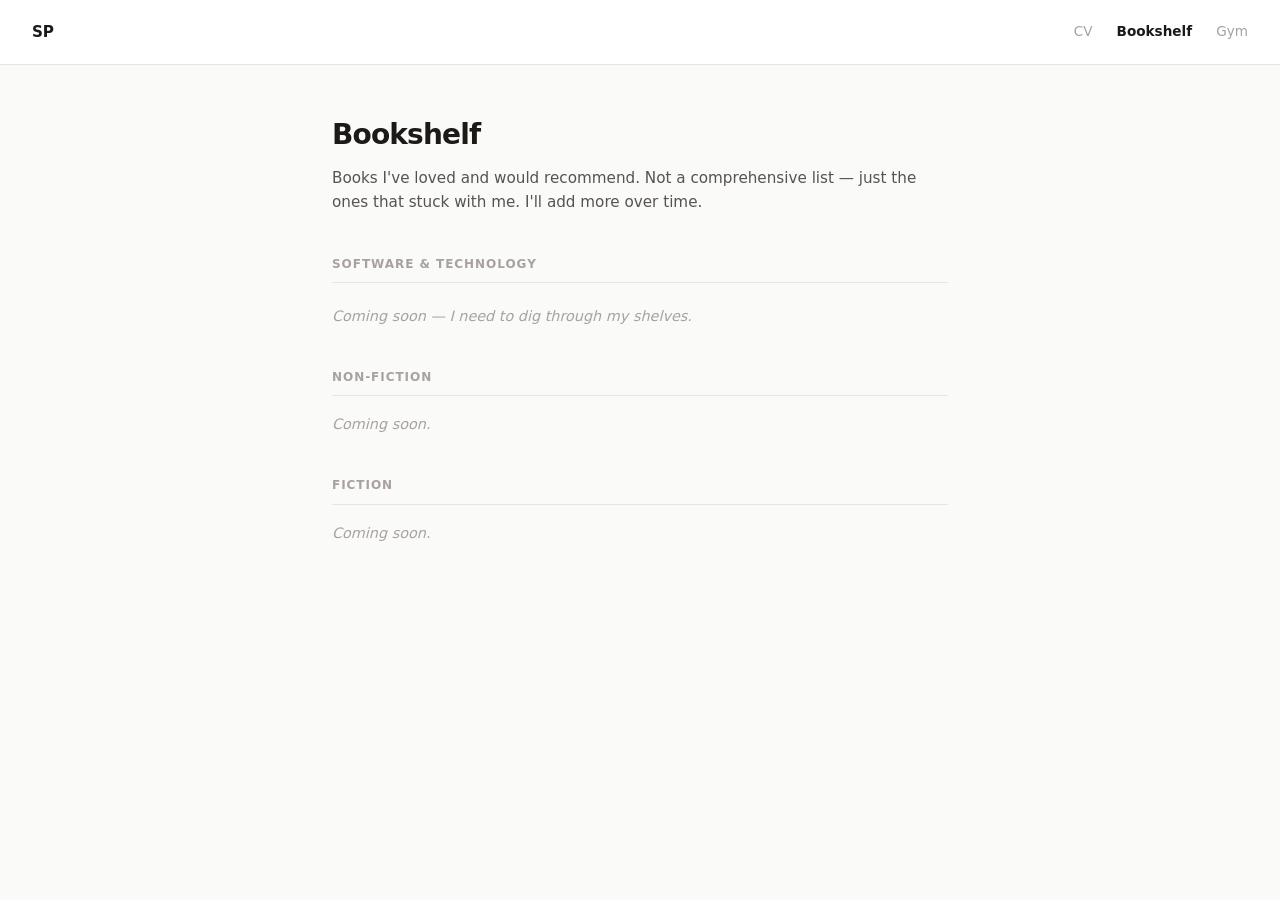
==== bookshelf/index.html @ 26d87919 "Add landing page, bookshelf, gym pages, and site-wide navigation - Redesign landing page as personal" ====
<!DOCTYPE html>
<html lang="en">
<head>
  <meta charset="UTF-8">
  <meta name="viewport" content="width=device-width, initial-scale=1.0">
  <title>Bookshelf — Sergi Papaseit</title>
  <meta name="description" content="Books I've loved and would recommend.">
  <link rel="stylesheet" href="../shared.css">
  <style>
    .book-list {
      list-style: none;
      display: flex;
      flex-direction: column;
      gap: 1.25rem;
    }

    .book {
      padding-bottom: 1.25rem;
      border-bottom: 1px solid var(--color-border);
    }

    .book:last-child {
      border-bottom: none;
      padding-bottom: 0;
    }

    .book-title {
      font-weight: 600;
      font-size: 0.95rem;
      color: var(--color-text);
    }

    .book-author {
      font-size: 0.85rem;
      color: var(--color-text-muted);
      margin-top: 0.1rem;
    }

    .book-note {
      font-size: 0.85rem;
      color: var(--color-text-secondary);
      margin-top: 0.35rem;
      line-height: 1.55;
    }

    .empty-note {
      color: var(--color-text-muted);
      font-size: 0.9rem;
      font-style: italic;
    }
  </style>
</head>
<body>
  <nav class="site-nav">
    <a href="/" class="nav-home">SP</a>
    <div class="nav-links">
      <a href="/cv">CV</a>
      <a href="/bookshelf" class="active">Bookshelf</a>
      <a href="/gym">Gym</a>
    </div>
  </nav>

  <div class="page">
    <h1>Bookshelf</h1>
    <p class="page-intro">Books I've loved and would recommend. Not a comprehensive list — just the ones that stuck with me. I'll add more over time.</p>

    <h2>Software & Technology</h2>
    <ul class="book-list">
      <li class="book">
        <div class="book-title"><!-- Book Title --></div>
        <div class="book-author"><!-- Author --></div>
        <p class="book-note"><!-- Optional: a line about why you liked it --></p>
      </li>
    </ul>
    <p class="empty-note">Coming soon — I need to dig through my shelves.</p>

    <h2>Non-Fiction</h2>
    <ul class="book-list">
      <li class="book">
        <div class="book-title"><!-- Book Title --></div>
        <div class="book-author"><!-- Author --></div>
      </li>
    </ul>
    <p class="empty-note">Coming soon.</p>

    <h2>Fiction</h2>
    <ul class="book-list">
      <li class="book">
        <div class="book-title"><!-- Book Title --></div>
        <div class="book-author"><!-- Author --></div>
      </li>
    </ul>
    <p class="empty-note">Coming soon.</p>
  </div>
</body>
</html>
---- shared.css ----
/* ── Reset & Base ─────────────────────────────────── */

*,
*::before,
*::after {
  margin: 0;
  padding: 0;
  box-sizing: border-box;
}

:root {
  --color-bg: #fafaf9;
  --color-surface: #ffffff;
  --color-text: #1c1917;
  --color-text-secondary: #57534e;
  --color-text-muted: #a8a29e;
  --color-accent: #2563eb;
  --color-accent-hover: #1d4ed8;
  --color-border: #e7e5e4;
  --color-tag-bg: #f5f5f4;
  --color-tag-text: #44403c;
  --color-dark-bg: #1c1917;
  --color-dark-text: #e7e5e4;
  --color-dark-muted: #a8a29e;
  --color-dark-accent: #60a5fa;
  --color-dark-accent-hover: #93bbfd;
  --font-sans: 'Inter', -apple-system, BlinkMacSystemFont, 'Segoe UI', system-ui, sans-serif;
  --font-mono: 'JetBrains Mono', 'Fira Code', monospace;
}

html {
  scroll-behavior: smooth;
  scroll-padding-top: 2rem;
}

body {
  font-family: var(--font-sans);
  font-size: 16px;
  line-height: 1.6;
  color: var(--color-text);
  background: var(--color-bg);
  -webkit-font-smoothing: antialiased;
}

a {
  color: var(--color-accent);
  text-decoration: none;
  transition: color 0.15s;
}

a:hover {
  color: var(--color-accent-hover);
}

/* ── Site Nav ─────────────────────────────────────── */

.site-nav {
  padding: 1.25rem 2rem;
  display: flex;
  align-items: center;
  justify-content: space-between;
  border-bottom: 1px solid var(--color-border);
  background: var(--color-surface);
}

.site-nav .nav-home {
  font-weight: 700;
  font-size: 0.95rem;
  color: var(--color-text);
  letter-spacing: -0.02em;
}

.site-nav .nav-home:hover {
  color: var(--color-accent);
}

.site-nav .nav-links {
  display: flex;
  gap: 1.5rem;
}

.site-nav .nav-links a {
  font-size: 0.85rem;
  color: var(--color-text-muted);
  transition: color 0.15s;
}

.site-nav .nav-links a:hover {
  color: var(--color-text);
}

.site-nav .nav-links a.active {
  color: var(--color-text);
  font-weight: 600;
}

/* ── Page Shell ───────────────────────────────────── */

.page {
  max-width: 680px;
  margin: 0 auto;
  padding: 3rem 2rem 4rem;
}

.page h1 {
  font-size: 1.75rem;
  font-weight: 700;
  letter-spacing: -0.03em;
  margin-bottom: 0.5rem;
}

.page .page-intro {
  color: var(--color-text-secondary);
  font-size: 0.95rem;
  margin-bottom: 2.5rem;
  line-height: 1.6;
}

.page h2 {
  font-size: 0.75rem;
  font-weight: 600;
  text-transform: uppercase;
  letter-spacing: 0.08em;
  color: var(--color-text-muted);
  margin-top: 2.5rem;
  margin-bottom: 1rem;
  padding-bottom: 0.5rem;
  border-bottom: 1px solid var(--color-border);
}

.page h2:first-of-type {
  margin-top: 0;
}

/* ── Responsive ───────────────────────────────────── */

@media (max-width: 640px) {
  .site-nav {
    padding: 1rem 1.25rem;
    flex-direction: column;
    gap: 0.75rem;
    align-items: flex-start;
  }

  .site-nav .nav-links {
    gap: 1rem;
  }

  .page {
    padding: 2rem 1.25rem 3rem;
  }
}
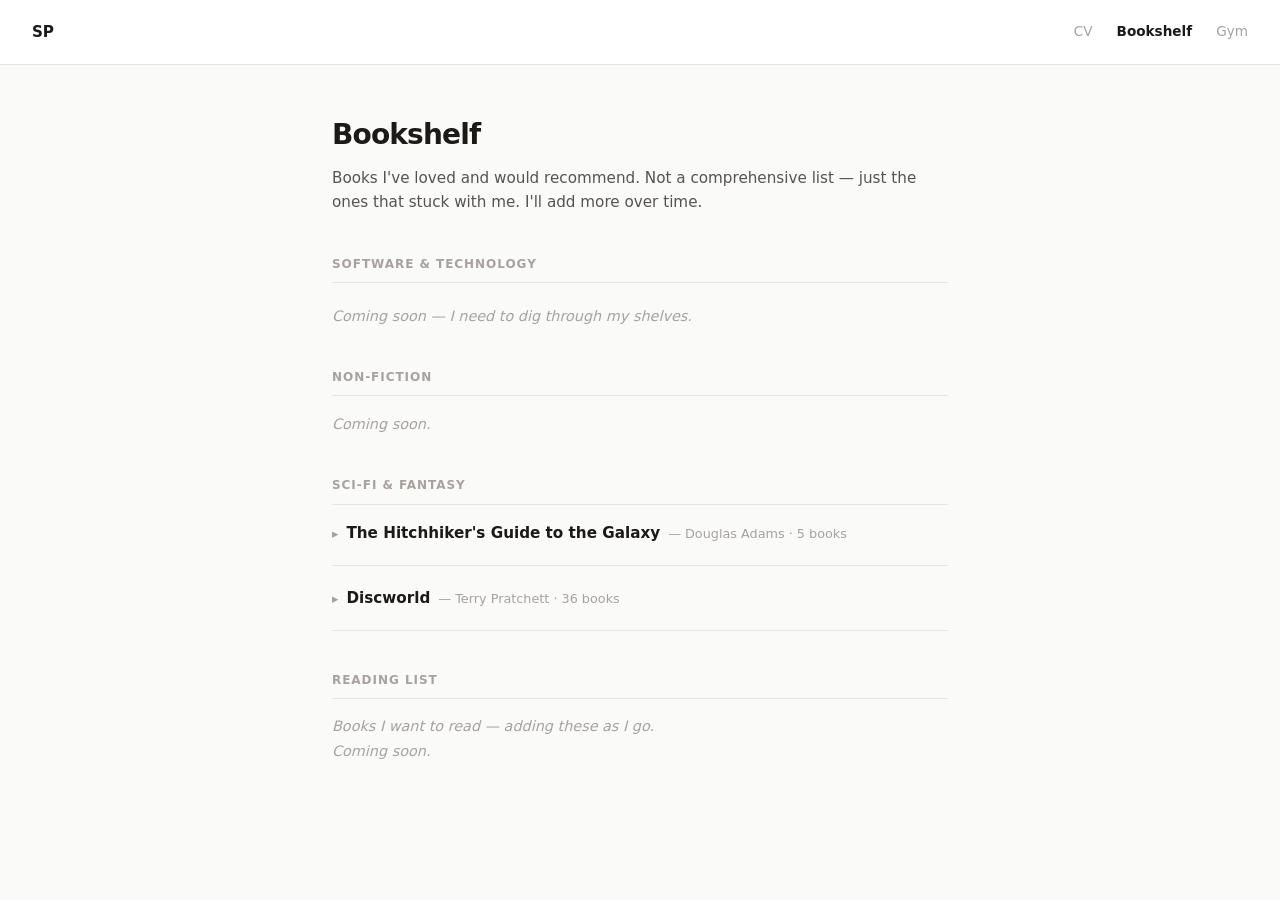
==== commit 2313ba6a: "Add book series with collapsible lists, tweak landing page bio - Add H2G2 (5 books) and Discworld (3" ====
--- a/bookshelf/index.html
+++ b/bookshelf/index.html
@@ -48,6 +48,63 @@
       font-size: 0.9rem;
       font-style: italic;
     }
+
+    /* ── Collapsible series ─────────────────────────── */
+
+    .book-series {
+      border-bottom: 1px solid var(--color-border);
+      padding-bottom: 1.25rem;
+    }
+
+    .book-series summary {
+      cursor: pointer;
+      list-style: none;
+      display: flex;
+      align-items: baseline;
+      gap: 0.5rem;
+    }
+
+    .book-series summary::-webkit-details-marker {
+      display: none;
+    }
+
+    .book-series summary::before {
+      content: '▸';
+      font-size: 0.8rem;
+      color: var(--color-text-muted);
+      transition: transform 0.15s;
+      flex-shrink: 0;
+    }
+
+    .book-series[open] summary::before {
+      transform: rotate(90deg);
+    }
+
+    .book-series .series-title {
+      font-weight: 600;
+      font-size: 0.95rem;
+      color: var(--color-text);
+    }
+
+    .book-series .series-meta {
+      font-size: 0.8rem;
+      color: var(--color-text-muted);
+    }
+
+    .book-series .series-books {
+      /* list-style: none; */
+      margin-top: 0.75rem;
+      padding-left: 1.1rem;
+      display: flex;
+      flex-direction: column;
+      gap: 0.3rem;
+    }
+
+    .book-series .series-books li {
+      font-size: 0.85rem;
+      color: var(--color-text-secondary);
+      line-height: 1.5;
+    }
   </style>
 </head>
 <body>
@@ -83,7 +140,70 @@
     </ul>
     <p class="empty-note">Coming soon.</p>
 
-    <h2>Fiction</h2>
+    <h2>Sci-Fi & Fantasy</h2>
+    <div class="book-list">
+      <details class="book-series">
+        <summary>
+          <span class="series-title">The Hitchhiker's Guide to the Galaxy</span>
+          <span class="series-meta">— Douglas Adams · 5 books</span>
+        </summary>
+        <ol class="series-books">
+          <li>The Hitchhiker's Guide to the Galaxy</li>
+          <li>The Restaurant at the End of the Universe</li>
+          <li>Life, the Universe and Everything</li>
+          <li>So Long, and Thanks for All the Fish</li>
+          <li>Mostly Harmless</li>
+        </ol>
+      </details>
+
+      <details class="book-series">
+        <summary>
+          <span class="series-title">Discworld</span>
+          <span class="series-meta">— Terry Pratchett · 36 books</span>
+        </summary>
+        <ol class="series-books">
+          <li>The Colour of Magic</li>
+          <li>The Light Fantastic</li>
+          <li>Equal Rites</li>
+          <li>Mort</li>
+          <li>Sourcery</li>
+          <li>Wyrd Sisters</li>
+          <li>Pyramids</li>
+          <li>Guards! Guards!</li>
+          <li>Eric</li>
+          <li>Moving Pictures</li>
+          <li>Reaper Man</li>
+          <li>Witches Abroad</li>
+          <li>Small Gods</li>
+          <li>Lords and Ladies</li>
+          <li>Men at Arms</li>
+          <li>Soul Music</li>
+          <li>Interesting Times</li>
+          <li>Maskerade</li>
+          <li>Feet of Clay</li>
+          <li>Hogfather</li>
+          <li>Jingo</li>
+          <li>The Last Continent</li>
+          <li>Carpe Jugulum</li>
+          <li>The Fifth Elephant</li>
+          <li>The Truth</li>
+          <li>Thief of Time</li>
+          <li>The Last Hero</li>
+          <li>Night Watch</li>
+          <li>Monstrous Regiment</li>
+          <li>Going Postal</li>
+          <li>Thud!</li>
+          <li>Making Money</li>
+          <li>Unseen Academicals</li>
+          <li>Snuff</li>
+          <li>Raising Steam</li>
+          <li>The Shepherd's Crown</li>
+        </ol>
+      </details>
+    </div>
+
+    <h2>Reading List</h2>
+    <p class="empty-note">Books I want to read — adding these as I go.</p>
     <ul class="book-list">
       <li class="book">
         <div class="book-title"><!-- Book Title --></div>
@@ -93,4 +213,4 @@
     <p class="empty-note">Coming soon.</p>
   </div>
 </body>
-</html>
+</html>
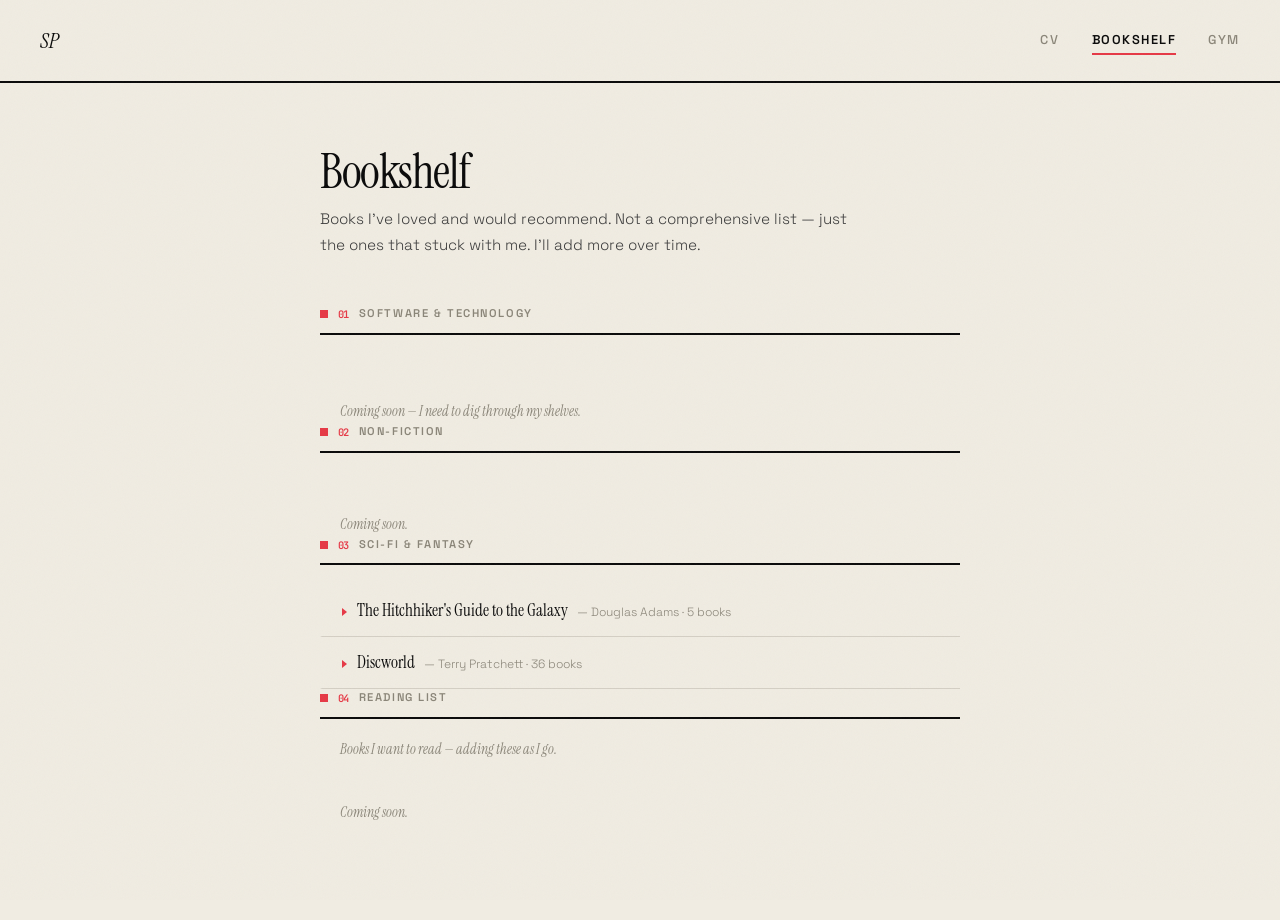
==== commit 7830fbde: "Redesign site with editorial brutalist aesthetic New visual direction: Instrument Serif + Space Grot" ====
--- a/bookshelf/index.html
+++ b/bookshelf/index.html
@@ -7,53 +7,84 @@
   <meta name="description" content="Books I've loved and would recommend.">
   <link rel="stylesheet" href="../shared.css">
   <style>
+    .page h1 {
+      margin-bottom: 0.5rem;
+    }
+
+    .book-count {
+      font-family: var(--font-mono);
+      font-size: 0.72rem;
+      color: var(--color-text-muted);
+      letter-spacing: -0.02em;
+      margin-bottom: 0.5rem;
+      display: block;
+    }
+
     .book-list {
       list-style: none;
       display: flex;
       flex-direction: column;
-      gap: 1.25rem;
+      gap: 0;
     }
 
     .book {
-      padding-bottom: 1.25rem;
+      padding: 1rem 0 1rem 1.25rem;
       border-bottom: 1px solid var(--color-border);
+      border-left: 2px solid transparent;
+      transition: border-left-color 0.2s, padding-left 0.3s cubic-bezier(0.22, 1, 0.36, 1);
     }
 
     .book:last-child {
       border-bottom: none;
-      padding-bottom: 0;
+    }
+
+    .book:hover {
+      border-left-color: var(--color-accent);
+      padding-left: 1.75rem;
     }
 
     .book-title {
-      font-weight: 600;
-      font-size: 0.95rem;
+      font-family: var(--font-display);
+      font-size: 1.05rem;
+      font-weight: 400;
       color: var(--color-text);
     }
 
     .book-author {
-      font-size: 0.85rem;
+      font-size: 0.78rem;
+      font-weight: 300;
       color: var(--color-text-muted);
       margin-top: 0.1rem;
     }
 
     .book-note {
       font-size: 0.85rem;
+      font-weight: 300;
       color: var(--color-text-secondary);
-      margin-top: 0.35rem;
-      line-height: 1.55;
+      margin-top: 0.4rem;
+      line-height: 1.6;
     }
 
     .empty-note {
       color: var(--color-text-muted);
-      font-size: 0.9rem;
+      font-size: 0.85rem;
       font-style: italic;
+      font-family: var(--font-display);
+      padding-left: 1.25rem;
+      margin-top: 0.5rem;
     }
 
     /* ── Collapsible series ─────────────────────────── */
 
     .book-series {
       border-bottom: 1px solid var(--color-border);
-      padding-bottom: 1.25rem;
+      padding: 0.75rem 0 0.75rem 1.25rem;
+      border-left: 2px solid transparent;
+      transition: border-left-color 0.2s;
+    }
+
+    .book-series:hover {
+      border-left-color: var(--color-accent);
     }
 
     .book-series summary {
@@ -61,7 +92,7 @@
       list-style: none;
       display: flex;
       align-items: baseline;
-      gap: 0.5rem;
+      gap: 0.6rem;
     }
 
     .book-series summary::-webkit-details-marker {
@@ -69,11 +100,14 @@
     }
 
     .book-series summary::before {
-      content: '▸';
-      font-size: 0.8rem;
-      color: var(--color-text-muted);
-      transition: transform 0.15s;
+      content: '';
+      width: 0;
+      height: 0;
+      border-left: 5px solid var(--color-accent);
+      border-top: 4px solid transparent;
+      border-bottom: 4px solid transparent;
       flex-shrink: 0;
+      transition: transform 0.2s ease;
     }
 
     .book-series[open] summary::before {
@@ -81,29 +115,68 @@
     }
 
     .book-series .series-title {
-      font-weight: 600;
-      font-size: 0.95rem;
+      font-family: var(--font-display);
+      font-size: 1.05rem;
+      font-weight: 400;
       color: var(--color-text);
     }
 
     .book-series .series-meta {
-      font-size: 0.8rem;
+      font-size: 0.75rem;
+      font-weight: 300;
       color: var(--color-text-muted);
     }
 
     .book-series .series-books {
-      /* list-style: none; */
-      margin-top: 0.75rem;
-      padding-left: 1.1rem;
+      margin-top: 0.85rem;
+      padding-left: 1.2rem;
       display: flex;
       flex-direction: column;
-      gap: 0.3rem;
+      gap: 0.25rem;
+      animation: fadeUp 0.3s ease both;
     }
 
     .book-series .series-books li {
-      font-size: 0.85rem;
+      font-size: 0.82rem;
+      font-weight: 300;
       color: var(--color-text-secondary);
-      line-height: 1.5;
+      line-height: 1.6;
+      padding-left: 0.75rem;
+      position: relative;
+    }
+
+    .book-series .series-books li::before {
+      content: '';
+      position: absolute;
+      left: 0;
+      top: 0.55em;
+      width: 4px;
+      height: 4px;
+      background: var(--color-accent);
+      opacity: 0.5;
+    }
+
+    /* ── Section numbering ── */
+
+    .page h2 .section-num {
+      font-family: var(--font-mono);
+      font-size: 0.65rem;
+      color: var(--color-accent);
+      letter-spacing: -0.02em;
+    }
+
+    @media (max-width: 640px) {
+      .book {
+        padding-left: 0.75rem;
+      }
+
+      .book:hover {
+        padding-left: 1.25rem;
+      }
+
+      .book-series {
+        padding-left: 0.75rem;
+      }
     }
   </style>
 </head>
@@ -118,99 +191,107 @@
   </nav>
 
   <div class="page">
-    <h1>Bookshelf</h1>
-    <p class="page-intro">Books I've loved and would recommend. Not a comprehensive list — just the ones that stuck with me. I'll add more over time.</p>
-
-    <h2>Software & Technology</h2>
-    <ul class="book-list">
-      <li class="book">
-        <div class="book-title"><!-- Book Title --></div>
-        <div class="book-author"><!-- Author --></div>
-        <p class="book-note"><!-- Optional: a line about why you liked it --></p>
-      </li>
-    </ul>
-    <p class="empty-note">Coming soon — I need to dig through my shelves.</p>
-
-    <h2>Non-Fiction</h2>
-    <ul class="book-list">
-      <li class="book">
-        <div class="book-title"><!-- Book Title --></div>
-        <div class="book-author"><!-- Author --></div>
-      </li>
-    </ul>
-    <p class="empty-note">Coming soon.</p>
-
-    <h2>Sci-Fi & Fantasy</h2>
-    <div class="book-list">
-      <details class="book-series">
-        <summary>
-          <span class="series-title">The Hitchhiker's Guide to the Galaxy</span>
-          <span class="series-meta">— Douglas Adams · 5 books</span>
-        </summary>
-        <ol class="series-books">
-          <li>The Hitchhiker's Guide to the Galaxy</li>
-          <li>The Restaurant at the End of the Universe</li>
-          <li>Life, the Universe and Everything</li>
-          <li>So Long, and Thanks for All the Fish</li>
-          <li>Mostly Harmless</li>
-        </ol>
-      </details>
-
-      <details class="book-series">
-        <summary>
-          <span class="series-title">Discworld</span>
-          <span class="series-meta">— Terry Pratchett · 36 books</span>
-        </summary>
-        <ol class="series-books">
-          <li>The Colour of Magic</li>
-          <li>The Light Fantastic</li>
-          <li>Equal Rites</li>
-          <li>Mort</li>
-          <li>Sourcery</li>
-          <li>Wyrd Sisters</li>
-          <li>Pyramids</li>
-          <li>Guards! Guards!</li>
-          <li>Eric</li>
-          <li>Moving Pictures</li>
-          <li>Reaper Man</li>
-          <li>Witches Abroad</li>
-          <li>Small Gods</li>
-          <li>Lords and Ladies</li>
-          <li>Men at Arms</li>
-          <li>Soul Music</li>
-          <li>Interesting Times</li>
-          <li>Maskerade</li>
-          <li>Feet of Clay</li>
-          <li>Hogfather</li>
-          <li>Jingo</li>
-          <li>The Last Continent</li>
-          <li>Carpe Jugulum</li>
-          <li>The Fifth Elephant</li>
-          <li>The Truth</li>
-          <li>Thief of Time</li>
-          <li>The Last Hero</li>
-          <li>Night Watch</li>
-          <li>Monstrous Regiment</li>
-          <li>Going Postal</li>
-          <li>Thud!</li>
-          <li>Making Money</li>
-          <li>Unseen Academicals</li>
-          <li>Snuff</li>
-          <li>Raising Steam</li>
-          <li>The Shepherd's Crown</li>
-        </ol>
-      </details>
-    </div>
-
-    <h2>Reading List</h2>
-    <p class="empty-note">Books I want to read — adding these as I go.</p>
-    <ul class="book-list">
-      <li class="book">
-        <div class="book-title"><!-- Book Title --></div>
-        <div class="book-author"><!-- Author --></div>
-      </li>
-    </ul>
-    <p class="empty-note">Coming soon.</p>
+    <h1 class="anim-fade-up anim-delay-1">Bookshelf</h1>
+    <p class="page-intro anim-fade-up anim-delay-2">Books I've loved and would recommend. Not a comprehensive list — just the ones that stuck with me. I'll add more over time.</p>
+
+    <div class="anim-fade-up anim-delay-3">
+      <h2><span class="section-num">01</span> Software & Technology</h2>
+      <ul class="book-list">
+        <li class="book">
+          <div class="book-title"><!-- Book Title --></div>
+          <div class="book-author"><!-- Author --></div>
+          <p class="book-note"><!-- Optional: a line about why you liked it --></p>
+        </li>
+      </ul>
+      <p class="empty-note">Coming soon — I need to dig through my shelves.</p>
+    </div>
+
+    <div class="anim-fade-up anim-delay-4">
+      <h2><span class="section-num">02</span> Non-Fiction</h2>
+      <ul class="book-list">
+        <li class="book">
+          <div class="book-title"><!-- Book Title --></div>
+          <div class="book-author"><!-- Author --></div>
+        </li>
+      </ul>
+      <p class="empty-note">Coming soon.</p>
+    </div>
+
+    <div class="anim-fade-up anim-delay-5">
+      <h2><span class="section-num">03</span> Sci-Fi & Fantasy</h2>
+      <div class="book-list">
+        <details class="book-series">
+          <summary>
+            <span class="series-title">The Hitchhiker's Guide to the Galaxy</span>
+            <span class="series-meta">— Douglas Adams · 5 books</span>
+          </summary>
+          <ol class="series-books">
+            <li>The Hitchhiker's Guide to the Galaxy</li>
+            <li>The Restaurant at the End of the Universe</li>
+            <li>Life, the Universe and Everything</li>
+            <li>So Long, and Thanks for All the Fish</li>
+            <li>Mostly Harmless</li>
+          </ol>
+        </details>
+
+        <details class="book-series">
+          <summary>
+            <span class="series-title">Discworld</span>
+            <span class="series-meta">— Terry Pratchett · 36 books</span>
+          </summary>
+          <ol class="series-books">
+            <li>The Colour of Magic</li>
+            <li>The Light Fantastic</li>
+            <li>Equal Rites</li>
+            <li>Mort</li>
+            <li>Sourcery</li>
+            <li>Wyrd Sisters</li>
+            <li>Pyramids</li>
+            <li>Guards! Guards!</li>
+            <li>Eric</li>
+            <li>Moving Pictures</li>
+            <li>Reaper Man</li>
+            <li>Witches Abroad</li>
+            <li>Small Gods</li>
+            <li>Lords and Ladies</li>
+            <li>Men at Arms</li>
+            <li>Soul Music</li>
+            <li>Interesting Times</li>
+            <li>Maskerade</li>
+            <li>Feet of Clay</li>
+            <li>Hogfather</li>
+            <li>Jingo</li>
+            <li>The Last Continent</li>
+            <li>Carpe Jugulum</li>
+            <li>The Fifth Elephant</li>
+            <li>The Truth</li>
+            <li>Thief of Time</li>
+            <li>The Last Hero</li>
+            <li>Night Watch</li>
+            <li>Monstrous Regiment</li>
+            <li>Going Postal</li>
+            <li>Thud!</li>
+            <li>Making Money</li>
+            <li>Unseen Academicals</li>
+            <li>Snuff</li>
+            <li>Raising Steam</li>
+            <li>The Shepherd's Crown</li>
+          </ol>
+        </details>
+      </div>
+    </div>
+
+    <div class="anim-fade-up anim-delay-6">
+      <h2><span class="section-num">04</span> Reading List</h2>
+      <p class="empty-note">Books I want to read — adding these as I go.</p>
+      <ul class="book-list">
+        <li class="book">
+          <div class="book-title"><!-- Book Title --></div>
+          <div class="book-author"><!-- Author --></div>
+        </li>
+      </ul>
+      <p class="empty-note">Coming soon.</p>
+    </div>
   </div>
 </body>
-</html>+</html>
--- a/shared.css
+++ b/shared.css
@@ -1,4 +1,6 @@
 /* ── Reset & Base ─────────────────────────────────── */
+
+@import url('https://fonts.googleapis.com/css2?family=Instrument+Serif:ital@0;1&family=Space+Grotesk:wght@300;400;500;600;700&family=JetBrains+Mono:wght@400;500&display=swap');
 
 *,
 *::before,
@@ -9,23 +11,30 @@
 }
 
 :root {
-  --color-bg: #fafaf9;
-  --color-surface: #ffffff;
-  --color-text: #1c1917;
-  --color-text-secondary: #57534e;
-  --color-text-muted: #a8a29e;
-  --color-accent: #2563eb;
-  --color-accent-hover: #1d4ed8;
-  --color-border: #e7e5e4;
-  --color-tag-bg: #f5f5f4;
-  --color-tag-text: #44403c;
-  --color-dark-bg: #1c1917;
-  --color-dark-text: #e7e5e4;
-  --color-dark-muted: #a8a29e;
-  --color-dark-accent: #60a5fa;
-  --color-dark-accent-hover: #93bbfd;
-  --font-sans: 'Inter', -apple-system, BlinkMacSystemFont, 'Segoe UI', system-ui, sans-serif;
-  --font-mono: 'JetBrains Mono', 'Fira Code', monospace;
+  /* ── Core palette ── */
+  --color-bg: #f0ece2;
+  --color-surface: #f7f4ed;
+  --color-text: #0a0a0a;
+  --color-text-secondary: #3a3a3a;
+  --color-text-muted: #8a8578;
+  --color-accent: #e63946;
+  --color-accent-hover: #c1121f;
+  --color-border: #d4cfc4;
+  --color-tag-bg: #e8e3d8;
+  --color-tag-text: #3a3a3a;
+
+  /* ── Dark palette ── */
+  --color-dark-bg: #0a0a0a;
+  --color-dark-surface: #141414;
+  --color-dark-text: #f0ece2;
+  --color-dark-muted: #8a8578;
+  --color-dark-accent: #e63946;
+  --color-dark-accent-hover: #ff4d5a;
+
+  /* ── Fonts ── */
+  --font-display: 'Instrument Serif', Georgia, serif;
+  --font-body: 'Space Grotesk', sans-serif;
+  --font-mono: 'JetBrains Mono', monospace;
 }
 
 html {
@@ -34,40 +43,101 @@
 }
 
 body {
-  font-family: var(--font-sans);
+  font-family: var(--font-body);
   font-size: 16px;
   line-height: 1.6;
   color: var(--color-text);
   background: var(--color-bg);
   -webkit-font-smoothing: antialiased;
-}
+  -moz-osx-font-smoothing: grayscale;
+  overflow-x: hidden;
+}
+
+/* ── Grain overlay ─────────────────────────────────── */
+
+body::before {
+  content: '';
+  position: fixed;
+  inset: 0;
+  z-index: 9999;
+  pointer-events: none;
+  opacity: 0.035;
+  background-image: url("data:image/svg+xml,%3Csvg viewBox='0 0 256 256' xmlns='http://www.w3.org/2000/svg'%3E%3Cfilter id='noise'%3E%3CfeTurbulence type='fractalNoise' baseFrequency='0.9' numOctaves='4' stitchTiles='stitch'/%3E%3C/filter%3E%3Crect width='100%25' height='100%25' filter='url(%23noise)'/%3E%3C/svg%3E");
+  background-repeat: repeat;
+  background-size: 200px 200px;
+}
+
+/* ── Links ──────────────────────────────────────────── */
 
 a {
   color: var(--color-accent);
   text-decoration: none;
-  transition: color 0.15s;
+  transition: color 0.2s ease;
 }
 
 a:hover {
   color: var(--color-accent-hover);
 }
 
+/* ── Staggered load animation ──────────────────────── */
+
+@keyframes fadeUp {
+  from {
+    opacity: 0;
+    transform: translateY(16px);
+  }
+  to {
+    opacity: 1;
+    transform: translateY(0);
+  }
+}
+
+@keyframes fadeIn {
+  from { opacity: 0; }
+  to { opacity: 1; }
+}
+
+@keyframes slideInLeft {
+  from {
+    opacity: 0;
+    transform: translateX(-20px);
+  }
+  to {
+    opacity: 1;
+    transform: translateX(0);
+  }
+}
+
+.anim-fade-up {
+  animation: fadeUp 0.6s cubic-bezier(0.22, 1, 0.36, 1) both;
+}
+
+.anim-delay-1 { animation-delay: 0.05s; }
+.anim-delay-2 { animation-delay: 0.12s; }
+.anim-delay-3 { animation-delay: 0.2s; }
+.anim-delay-4 { animation-delay: 0.3s; }
+.anim-delay-5 { animation-delay: 0.4s; }
+.anim-delay-6 { animation-delay: 0.5s; }
+
 /* ── Site Nav ─────────────────────────────────────── */
 
 .site-nav {
-  padding: 1.25rem 2rem;
+  padding: 1.5rem 2.5rem;
   display: flex;
   align-items: center;
   justify-content: space-between;
-  border-bottom: 1px solid var(--color-border);
-  background: var(--color-surface);
+  border-bottom: 2px solid var(--color-text);
+  background: transparent;
+  animation: fadeIn 0.4s ease both;
 }
 
 .site-nav .nav-home {
-  font-weight: 700;
-  font-size: 0.95rem;
+  font-family: var(--font-display);
+  font-size: 1.3rem;
   color: var(--color-text);
   letter-spacing: -0.02em;
+  font-style: italic;
+  transition: color 0.2s ease;
 }
 
 .site-nav .nav-home:hover {
@@ -76,17 +146,38 @@
 
 .site-nav .nav-links {
   display: flex;
-  gap: 1.5rem;
+  gap: 2rem;
 }
 
 .site-nav .nav-links a {
-  font-size: 0.85rem;
+  font-family: var(--font-body);
+  font-size: 0.8rem;
+  font-weight: 500;
+  text-transform: uppercase;
+  letter-spacing: 0.12em;
   color: var(--color-text-muted);
-  transition: color 0.15s;
+  transition: color 0.2s ease, letter-spacing 0.3s ease;
+  position: relative;
+}
+
+.site-nav .nav-links a::after {
+  content: '';
+  position: absolute;
+  bottom: -4px;
+  left: 0;
+  width: 0;
+  height: 2px;
+  background: var(--color-accent);
+  transition: width 0.3s cubic-bezier(0.22, 1, 0.36, 1);
 }
 
 .site-nav .nav-links a:hover {
   color: var(--color-text);
+  letter-spacing: 0.16em;
+}
+
+.site-nav .nav-links a:hover::after {
+  width: 100%;
 }
 
 .site-nav .nav-links a.active {
@@ -94,38 +185,59 @@
   font-weight: 600;
 }
 
+.site-nav .nav-links a.active::after {
+  width: 100%;
+  background: var(--color-accent);
+}
+
 /* ── Page Shell ───────────────────────────────────── */
 
 .page {
-  max-width: 680px;
+  max-width: 720px;
   margin: 0 auto;
-  padding: 3rem 2rem 4rem;
+  padding: 4rem 2.5rem 6rem;
 }
 
 .page h1 {
-  font-size: 1.75rem;
-  font-weight: 700;
+  font-family: var(--font-display);
+  font-size: 3rem;
+  font-weight: 400;
   letter-spacing: -0.03em;
-  margin-bottom: 0.5rem;
+  line-height: 1.05;
+  margin-bottom: 0.75rem;
 }
 
 .page .page-intro {
   color: var(--color-text-secondary);
   font-size: 0.95rem;
-  margin-bottom: 2.5rem;
-  line-height: 1.6;
+  font-weight: 300;
+  margin-bottom: 3rem;
+  line-height: 1.7;
+  max-width: 540px;
 }
 
 .page h2 {
-  font-size: 0.75rem;
+  font-family: var(--font-body);
+  font-size: 0.7rem;
   font-weight: 600;
   text-transform: uppercase;
-  letter-spacing: 0.08em;
+  letter-spacing: 0.14em;
   color: var(--color-text-muted);
-  margin-top: 2.5rem;
-  margin-bottom: 1rem;
-  padding-bottom: 0.5rem;
-  border-bottom: 1px solid var(--color-border);
+  margin-top: 3.5rem;
+  margin-bottom: 1.25rem;
+  padding-bottom: 0.6rem;
+  border-bottom: 2px solid var(--color-text);
+  display: flex;
+  align-items: center;
+  gap: 0.6rem;
+}
+
+.page h2::before {
+  content: '';
+  width: 8px;
+  height: 8px;
+  background: var(--color-accent);
+  flex-shrink: 0;
 }
 
 .page h2:first-of-type {
@@ -136,17 +248,21 @@
 
 @media (max-width: 640px) {
   .site-nav {
-    padding: 1rem 1.25rem;
+    padding: 1.25rem 1.5rem;
     flex-direction: column;
     gap: 0.75rem;
     align-items: flex-start;
   }
 
   .site-nav .nav-links {
-    gap: 1rem;
+    gap: 1.25rem;
   }
 
   .page {
-    padding: 2rem 1.25rem 3rem;
-  }
-}
+    padding: 2.5rem 1.5rem 4rem;
+  }
+
+  .page h1 {
+    font-size: 2.2rem;
+  }
+}
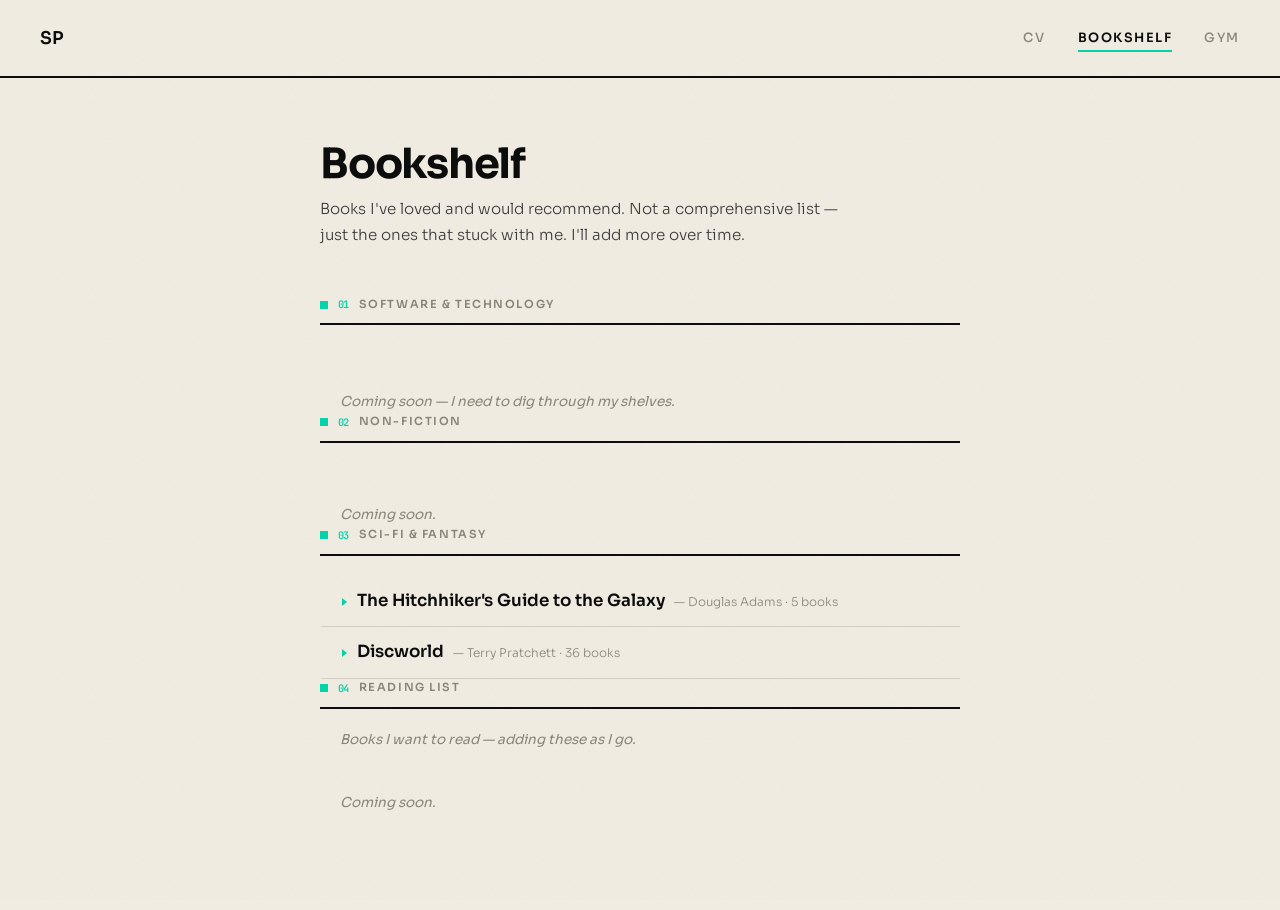
==== commit f0264e8b: "Redesign v2: sans-serif typography with Sora, teal accent color Switch from editorial/serif aestheti" ====
--- a/bookshelf/index.html
+++ b/bookshelf/index.html
@@ -46,7 +46,7 @@
     .book-title {
       font-family: var(--font-display);
       font-size: 1.05rem;
-      font-weight: 400;
+      font-weight: 600;
       color: var(--color-text);
     }
 
@@ -69,7 +69,6 @@
       color: var(--color-text-muted);
       font-size: 0.85rem;
       font-style: italic;
-      font-family: var(--font-display);
       padding-left: 1.25rem;
       margin-top: 0.5rem;
     }
@@ -117,7 +116,7 @@
     .book-series .series-title {
       font-family: var(--font-display);
       font-size: 1.05rem;
-      font-weight: 400;
+      font-weight: 600;
       color: var(--color-text);
     }
 
--- a/shared.css
+++ b/shared.css
@@ -1,6 +1,6 @@
 /* ── Reset & Base ─────────────────────────────────── */
 
-@import url('https://fonts.googleapis.com/css2?family=Instrument+Serif:ital@0;1&family=Space+Grotesk:wght@300;400;500;600;700&family=JetBrains+Mono:wght@400;500&display=swap');
+@import url('https://fonts.googleapis.com/css2?family=Sora:wght@200;300;400;500;600;700&family=JetBrains+Mono:wght@400;500&display=swap');
 
 *,
 *::before,
@@ -17,8 +17,8 @@
   --color-text: #0a0a0a;
   --color-text-secondary: #3a3a3a;
   --color-text-muted: #8a8578;
-  --color-accent: #e63946;
-  --color-accent-hover: #c1121f;
+  --color-accent: #00d4aa;
+  --color-accent-hover: #00b894;
   --color-border: #d4cfc4;
   --color-tag-bg: #e8e3d8;
   --color-tag-text: #3a3a3a;
@@ -28,12 +28,12 @@
   --color-dark-surface: #141414;
   --color-dark-text: #f0ece2;
   --color-dark-muted: #8a8578;
-  --color-dark-accent: #e63946;
-  --color-dark-accent-hover: #ff4d5a;
+  --color-dark-accent: #00d4aa;
+  --color-dark-accent-hover: #00f0c0;
 
   /* ── Fonts ── */
-  --font-display: 'Instrument Serif', Georgia, serif;
-  --font-body: 'Space Grotesk', sans-serif;
+  --font-display: 'Sora', sans-serif;
+  --font-body: 'Sora', sans-serif;
   --font-mono: 'JetBrains Mono', monospace;
 }
 
@@ -133,10 +133,10 @@
 
 .site-nav .nav-home {
   font-family: var(--font-display);
-  font-size: 1.3rem;
+  font-size: 1.1rem;
+  font-weight: 600;
   color: var(--color-text);
   letter-spacing: -0.02em;
-  font-style: italic;
   transition: color 0.2s ease;
 }
 
@@ -200,10 +200,10 @@
 
 .page h1 {
   font-family: var(--font-display);
-  font-size: 3rem;
-  font-weight: 400;
+  font-size: 2.6rem;
+  font-weight: 700;
   letter-spacing: -0.03em;
-  line-height: 1.05;
+  line-height: 1.1;
   margin-bottom: 0.75rem;
 }
 
@@ -263,6 +263,6 @@
   }
 
   .page h1 {
-    font-size: 2.2rem;
-  }
-}
+    font-size: 2rem;
+  }
+}
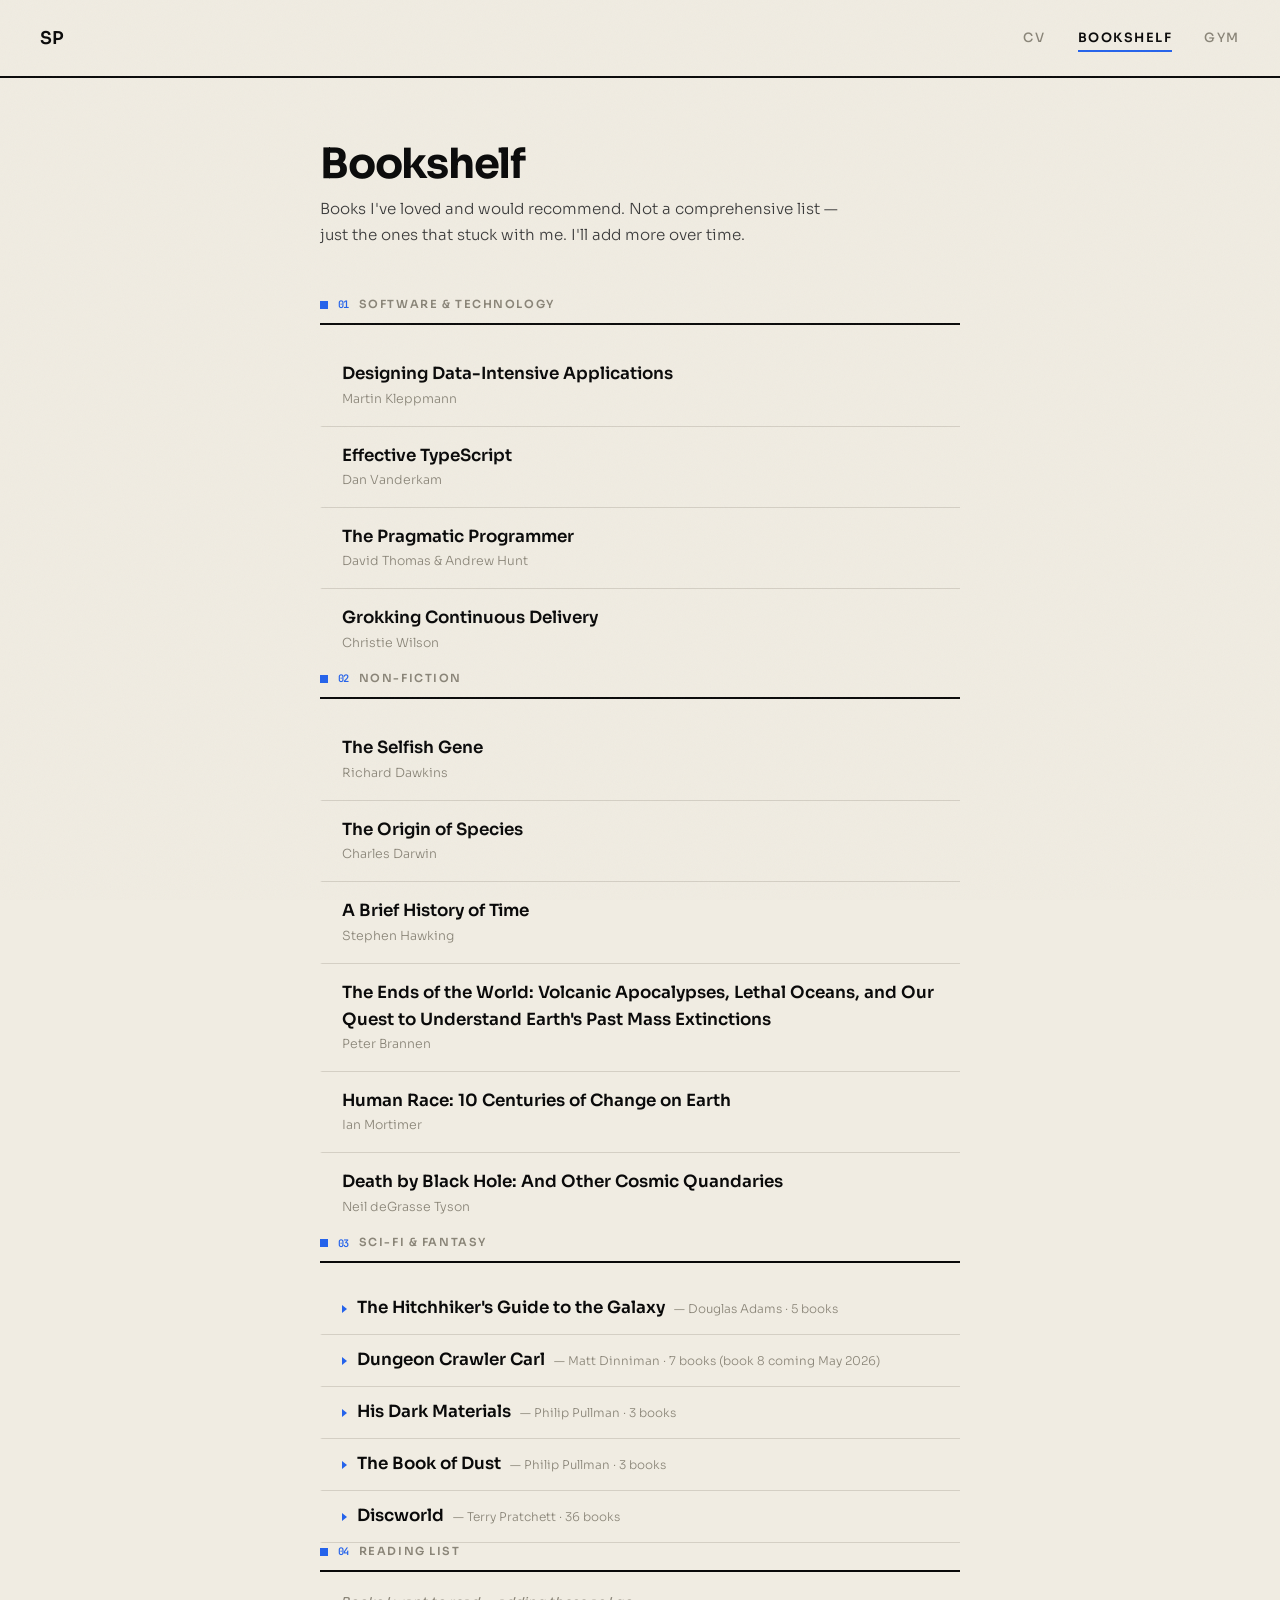
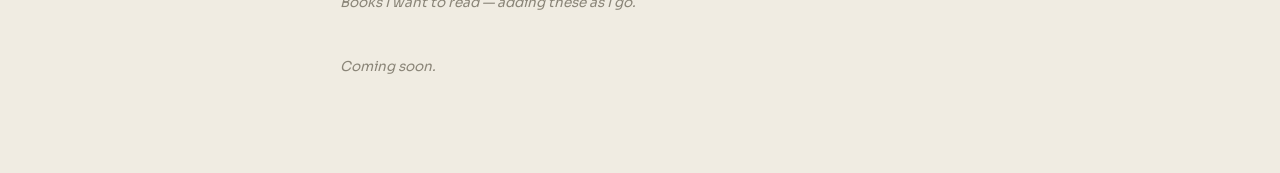
==== commit f6334430: "Add books to bookshelf: tech, non-fiction, and sci-fi series Populate Software & Technology (DDIA, E" ====
--- a/bookshelf/index.html
+++ b/bookshelf/index.html
@@ -197,23 +197,52 @@
       <h2><span class="section-num">01</span> Software & Technology</h2>
       <ul class="book-list">
         <li class="book">
-          <div class="book-title"><!-- Book Title --></div>
-          <div class="book-author"><!-- Author --></div>
-          <p class="book-note"><!-- Optional: a line about why you liked it --></p>
+          <div class="book-title">Designing Data-Intensive Applications</div>
+          <div class="book-author">Martin Kleppmann</div>
+        </li>
+        <li class="book">
+          <div class="book-title">Effective TypeScript</div>
+          <div class="book-author">Dan Vanderkam</div>
+        </li>
+        <li class="book">
+          <div class="book-title">The Pragmatic Programmer</div>
+          <div class="book-author">David Thomas & Andrew Hunt</div>
+        </li>
+        <li class="book">
+          <div class="book-title">Grokking Continuous Delivery</div>
+          <div class="book-author">Christie Wilson</div>
         </li>
       </ul>
-      <p class="empty-note">Coming soon — I need to dig through my shelves.</p>
     </div>
 
     <div class="anim-fade-up anim-delay-4">
       <h2><span class="section-num">02</span> Non-Fiction</h2>
       <ul class="book-list">
         <li class="book">
-          <div class="book-title"><!-- Book Title --></div>
-          <div class="book-author"><!-- Author --></div>
+          <div class="book-title">The Selfish Gene</div>
+          <div class="book-author">Richard Dawkins</div>
+        </li>
+        <li class="book">
+          <div class="book-title">The Origin of Species</div>
+          <div class="book-author">Charles Darwin</div>
+        </li>
+        <li class="book">
+          <div class="book-title">A Brief History of Time</div>
+          <div class="book-author">Stephen Hawking</div>
+        </li>
+        <li class="book">
+          <div class="book-title">The Ends of the World: Volcanic Apocalypses, Lethal Oceans, and Our Quest to Understand Earth's Past Mass Extinctions</div>
+          <div class="book-author">Peter Brannen</div>
+        </li>
+        <li class="book">
+          <div class="book-title">Human Race: 10 Centuries of Change on Earth</div>
+          <div class="book-author">Ian Mortimer</div>
+        </li>
+        <li class="book">
+          <div class="book-title">Death by Black Hole: And Other Cosmic Quandaries</div>
+          <div class="book-author">Neil deGrasse Tyson</div>
         </li>
       </ul>
-      <p class="empty-note">Coming soon.</p>
     </div>
 
     <div class="anim-fade-up anim-delay-5">
@@ -230,6 +259,46 @@
             <li>Life, the Universe and Everything</li>
             <li>So Long, and Thanks for All the Fish</li>
             <li>Mostly Harmless</li>
+          </ol>
+        </details>
+
+        <details class="book-series">
+          <summary>
+            <span class="series-title">Dungeon Crawler Carl</span>
+            <span class="series-meta">— Matt Dinniman · 7 books (book 8 coming May 2026)</span>
+          </summary>
+          <ol class="series-books">
+            <li>Dungeon Crawler Carl</li>
+            <li>Carl's Doomsday Scenario</li>
+            <li>The Dungeon Anarchist's Cookbook</li>
+            <li>The Gate of the Feral Gods</li>
+            <li>The Butcher's Masquerade</li>
+            <li>The Eye of the Bedlam Bride</li>
+            <li>The Crimson Tongue Tyrant</li>
+          </ol>
+        </details>
+
+        <details class="book-series">
+          <summary>
+            <span class="series-title">His Dark Materials</span>
+            <span class="series-meta">— Philip Pullman · 3 books</span>
+          </summary>
+          <ol class="series-books">
+            <li>Northern Lights</li>
+            <li>The Subtle Knife</li>
+            <li>The Amber Spyglass</li>
+          </ol>
+        </details>
+
+        <details class="book-series">
+          <summary>
+            <span class="series-title">The Book of Dust</span>
+            <span class="series-meta">— Philip Pullman · 3 books</span>
+          </summary>
+          <ol class="series-books">
+            <li>La Belle Sauvage</li>
+            <li>The Secret Commonwealth</li>
+            <li>The Rose Field</li>
           </ol>
         </details>
 
--- a/shared.css
+++ b/shared.css
@@ -17,8 +17,8 @@
   --color-text: #0a0a0a;
   --color-text-secondary: #3a3a3a;
   --color-text-muted: #8a8578;
-  --color-accent: #00d4aa;
-  --color-accent-hover: #00b894;
+  --color-accent: #2563eb;
+  --color-accent-hover: #1d4ed8;
   --color-border: #d4cfc4;
   --color-tag-bg: #e8e3d8;
   --color-tag-text: #3a3a3a;
@@ -28,8 +28,8 @@
   --color-dark-surface: #141414;
   --color-dark-text: #f0ece2;
   --color-dark-muted: #8a8578;
-  --color-dark-accent: #00d4aa;
-  --color-dark-accent-hover: #00f0c0;
+  --color-dark-accent: #4f8ff7;
+  --color-dark-accent-hover: #6ba3fa;
 
   /* ── Fonts ── */
   --font-display: 'Sora', sans-serif;
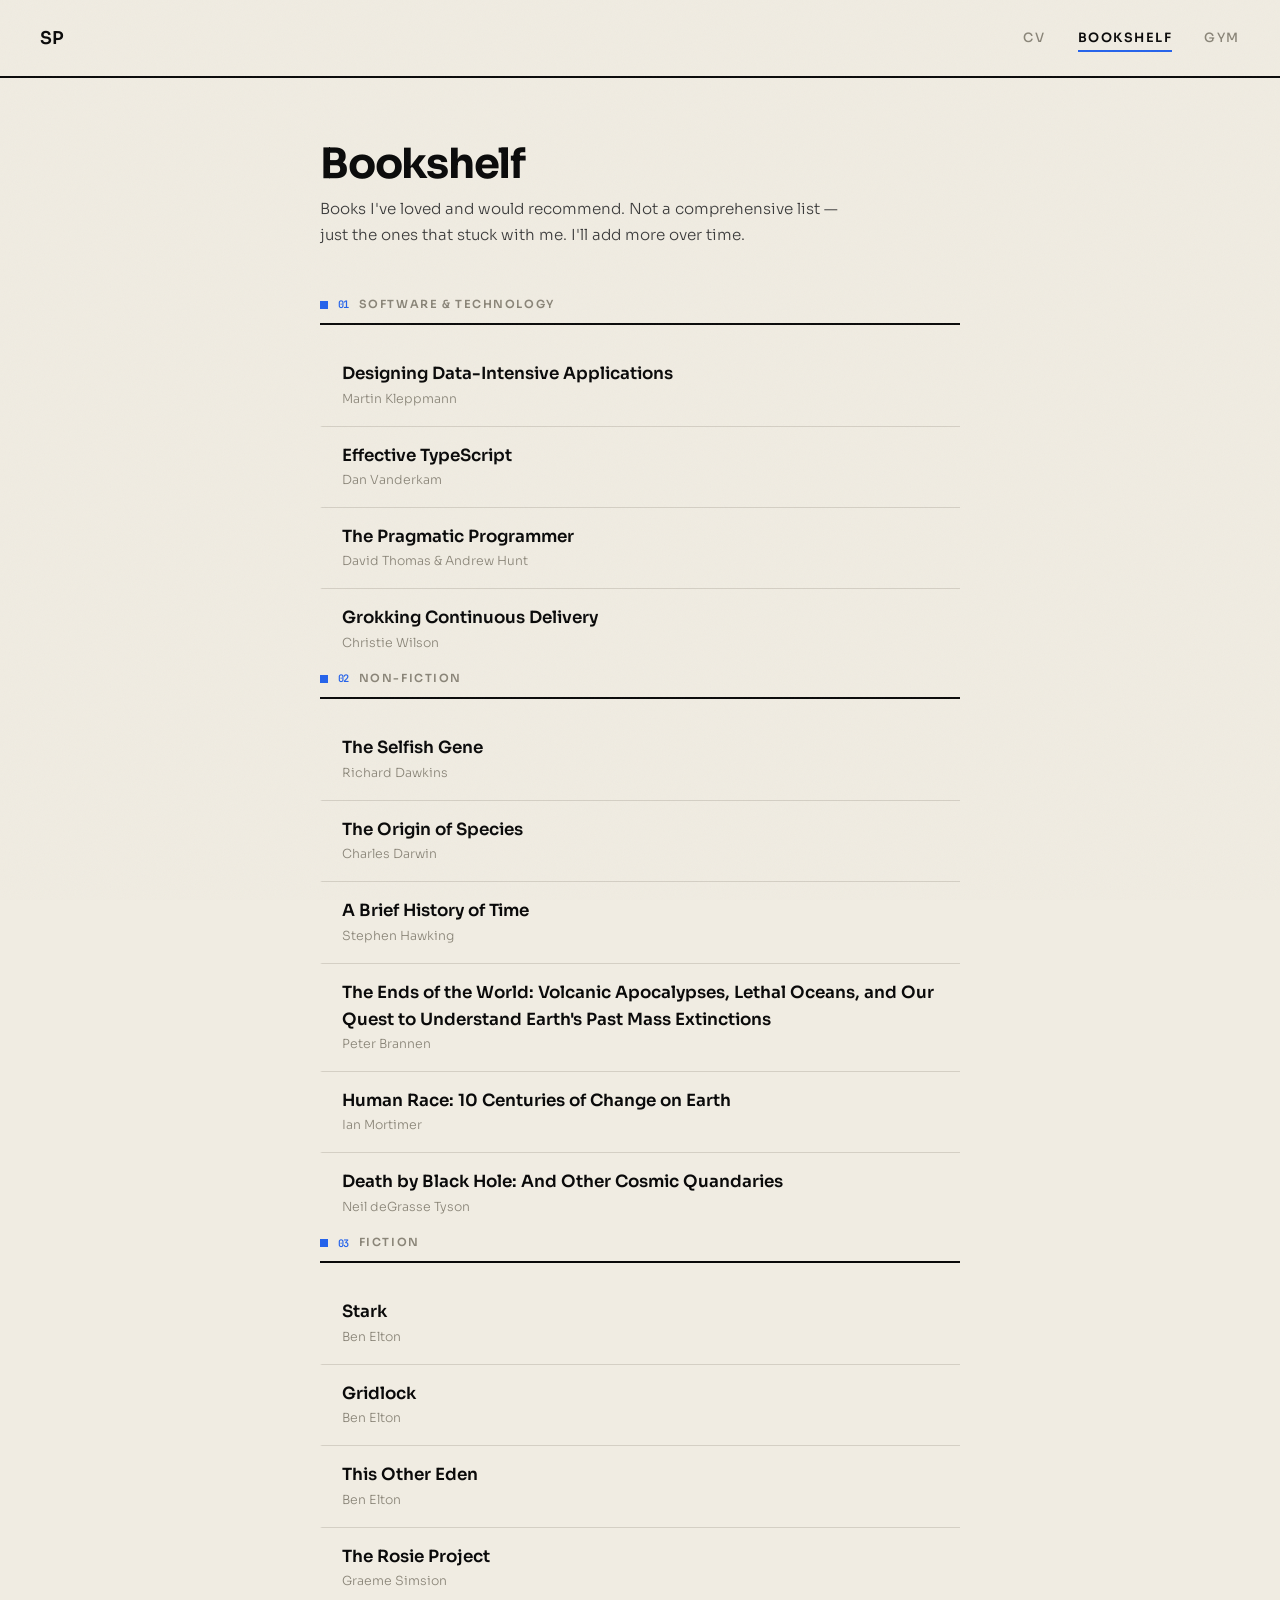
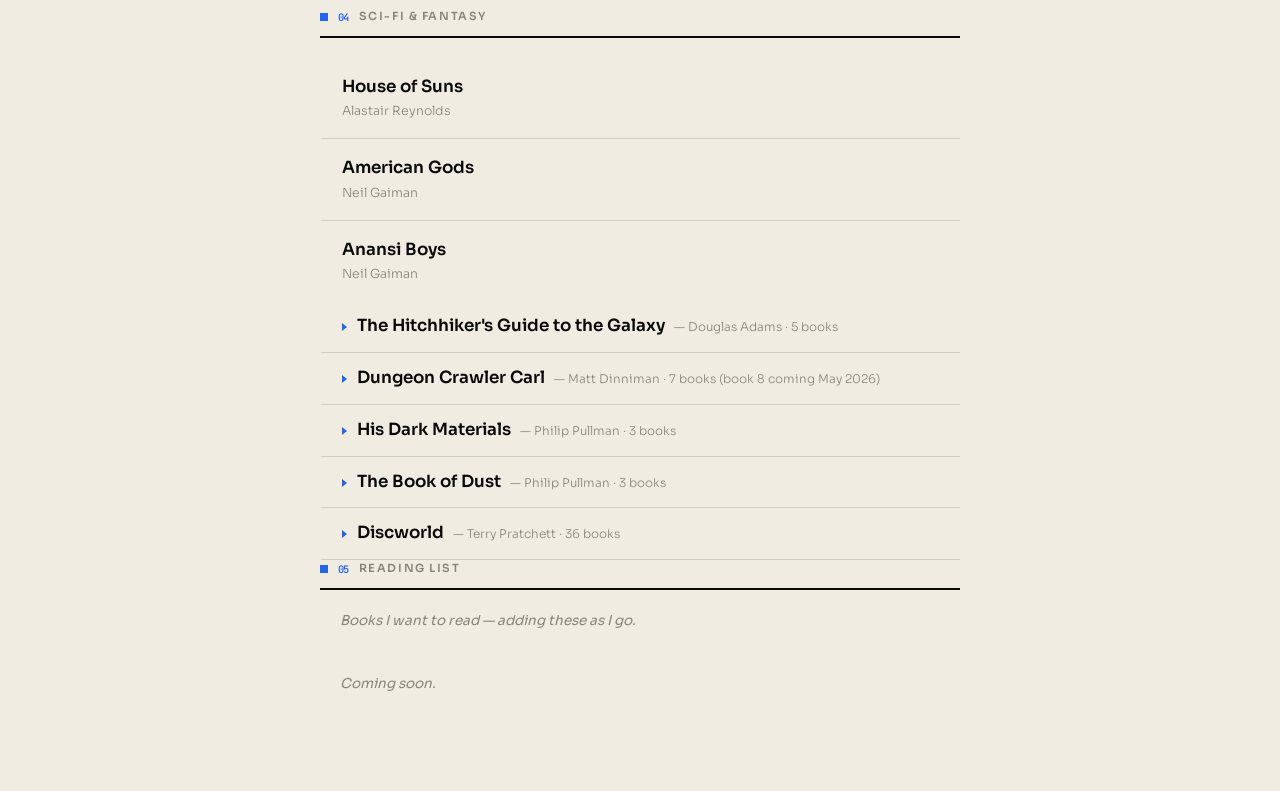
==== commit d74b0c1d: "Add SVG favicon and new bookshelf sections Blue square favicon matching the site's accent motif, lin" ====
--- a/bookshelf/index.html
+++ b/bookshelf/index.html
@@ -3,6 +3,7 @@
 <head>
   <meta charset="UTF-8">
   <meta name="viewport" content="width=device-width, initial-scale=1.0">
+  <link rel="icon" href="/favicon.svg" type="image/svg+xml">
   <title>Bookshelf — Sergi Papaseit</title>
   <meta name="description" content="Books I've loved and would recommend.">
   <link rel="stylesheet" href="../shared.css">
@@ -246,7 +247,43 @@
     </div>
 
     <div class="anim-fade-up anim-delay-5">
-      <h2><span class="section-num">03</span> Sci-Fi & Fantasy</h2>
+      <h2><span class="section-num">03</span> Fiction</h2>
+      <ul class="book-list">
+        <li class="book">
+          <div class="book-title">Stark</div>
+          <div class="book-author">Ben Elton</div>
+        </li>
+        <li class="book">
+          <div class="book-title">Gridlock</div>
+          <div class="book-author">Ben Elton</div>
+        </li>
+        <li class="book">
+          <div class="book-title">This Other Eden</div>
+          <div class="book-author">Ben Elton</div>
+        </li>
+        <li class="book">
+          <div class="book-title">The Rosie Project</div>
+          <div class="book-author">Graeme Simsion</div>
+        </li>
+      </ul>
+    </div>
+
+    <div class="anim-fade-up anim-delay-6">
+      <h2><span class="section-num">04</span> Sci-Fi & Fantasy</h2>
+      <ul class="book-list">
+        <li class="book">
+          <div class="book-title">House of Suns</div>
+          <div class="book-author">Alastair Reynolds</div>
+        </li>
+        <li class="book">
+          <div class="book-title">American Gods</div>
+          <div class="book-author">Neil Gaiman</div>
+        </li>
+        <li class="book">
+          <div class="book-title">Anansi Boys</div>
+          <div class="book-author">Neil Gaiman</div>
+        </li>
+      </ul>
       <div class="book-list">
         <details class="book-series">
           <summary>
@@ -350,7 +387,7 @@
     </div>
 
     <div class="anim-fade-up anim-delay-6">
-      <h2><span class="section-num">04</span> Reading List</h2>
+      <h2><span class="section-num">05</span> Reading List</h2>
       <p class="empty-note">Books I want to read — adding these as I go.</p>
       <ul class="book-list">
         <li class="book">
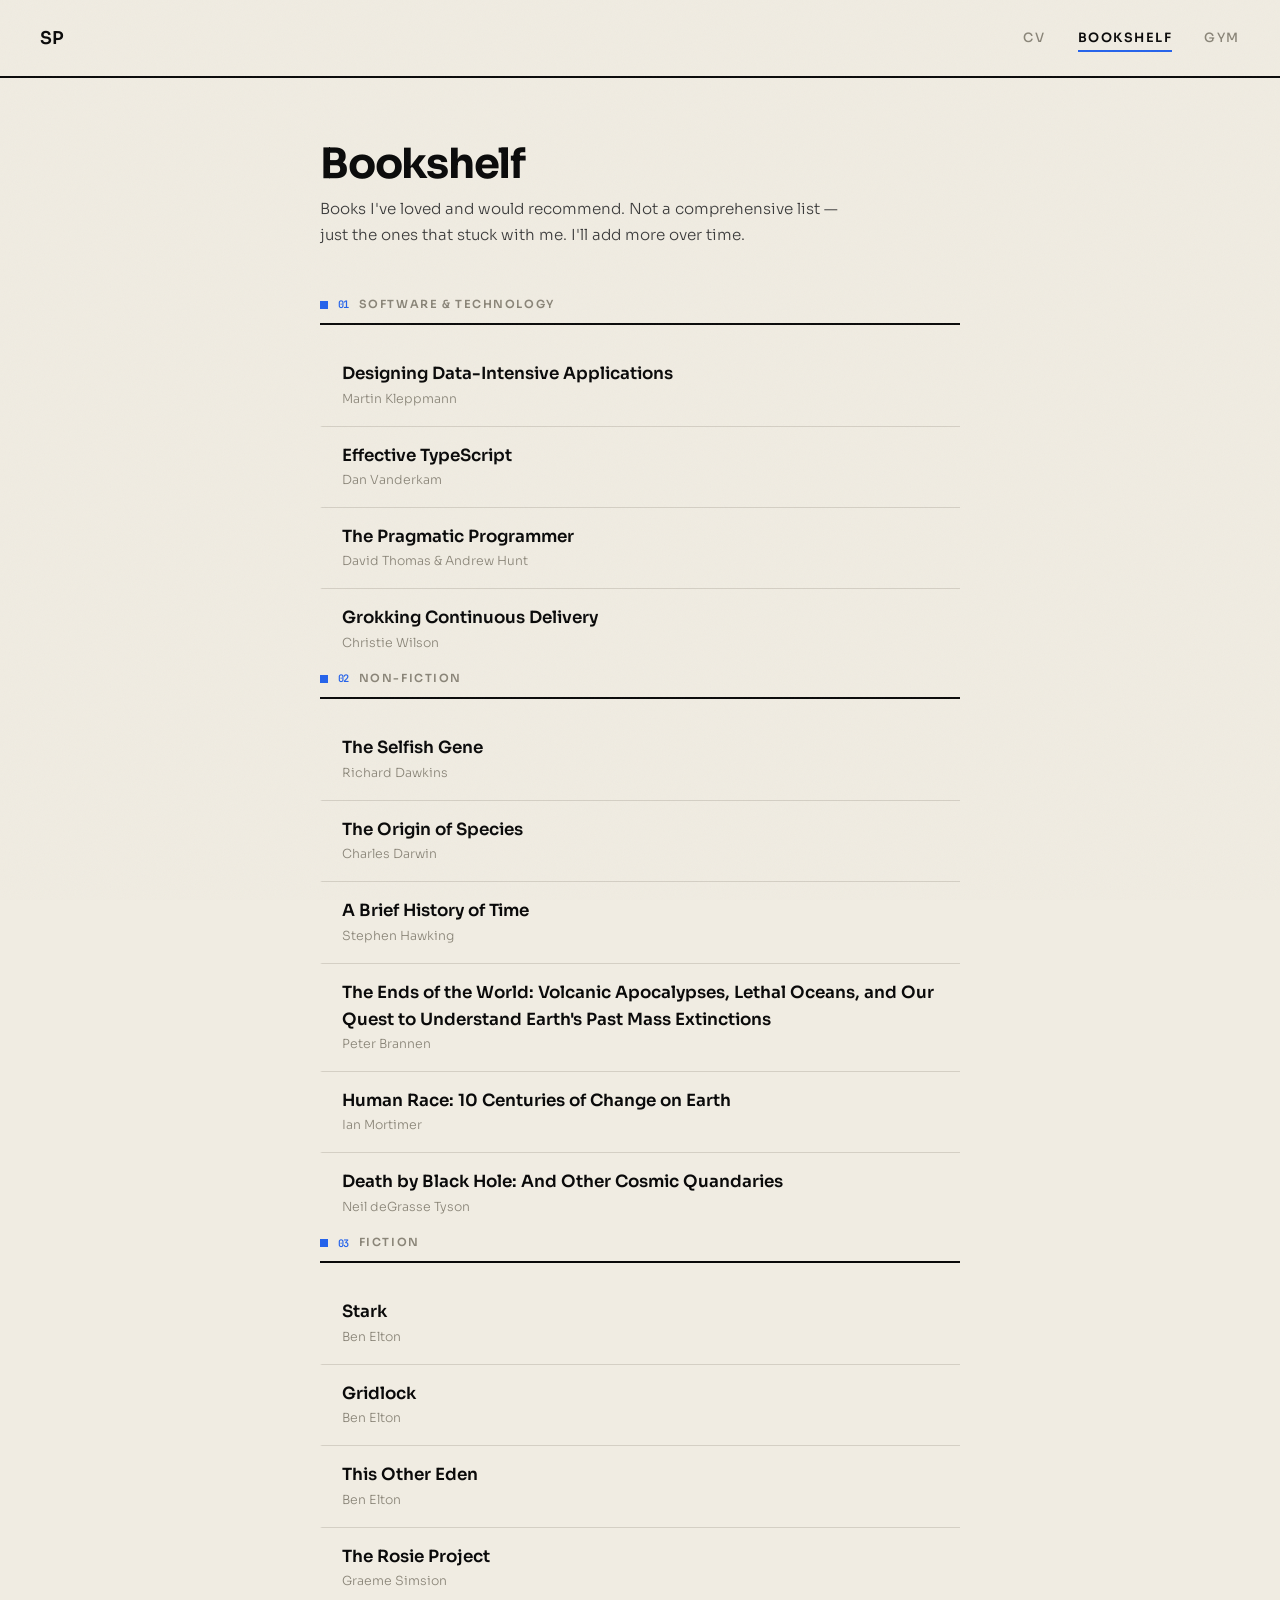
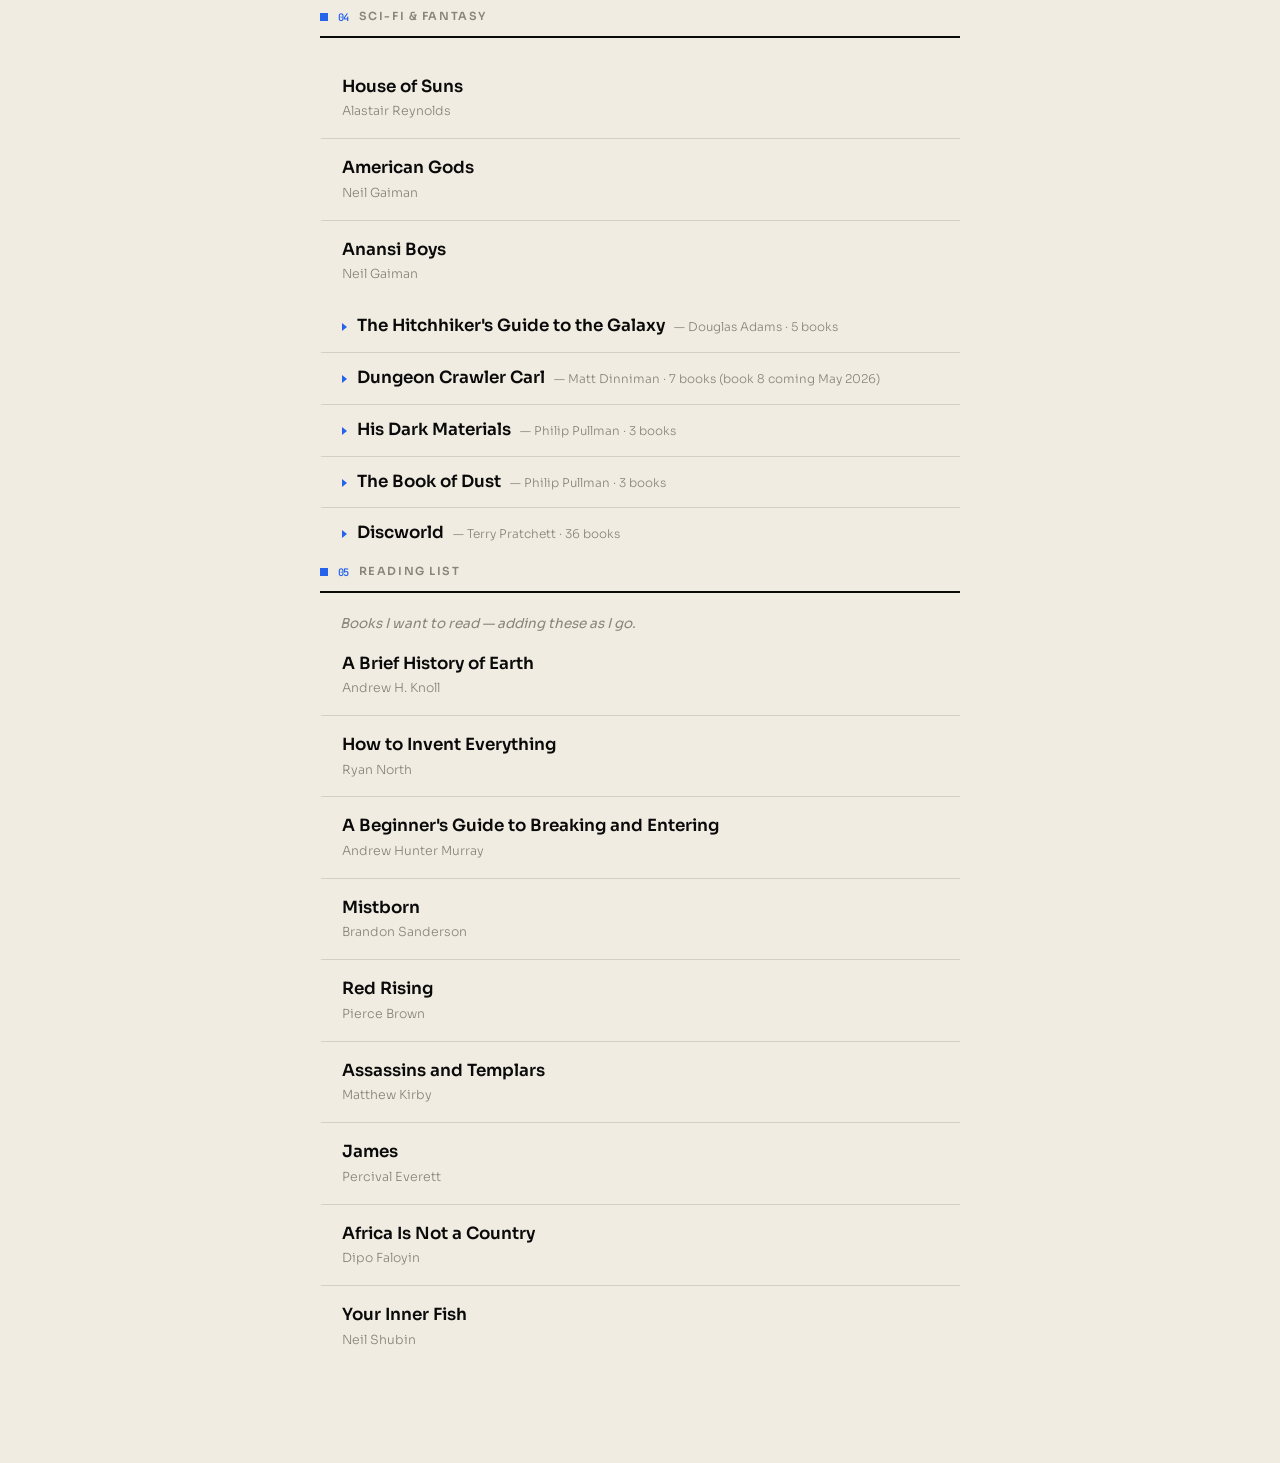
==== commit 90012d28: "Add reading list books and fix sci-fi section bottom spacing Populate the Reading List with 9 books." ====
--- a/bookshelf/index.html
+++ b/bookshelf/index.html
@@ -81,6 +81,11 @@
       padding: 0.75rem 0 0.75rem 1.25rem;
       border-left: 2px solid transparent;
       transition: border-left-color 0.2s;
+    }
+
+    .book-series:last-child {
+      border-bottom: none;
+      padding-bottom: 1rem;
     }
 
     .book-series:hover {
@@ -391,11 +396,42 @@
       <p class="empty-note">Books I want to read — adding these as I go.</p>
       <ul class="book-list">
         <li class="book">
-          <div class="book-title"><!-- Book Title --></div>
-          <div class="book-author"><!-- Author --></div>
+          <div class="book-title">A Brief History of Earth</div>
+          <div class="book-author">Andrew H. Knoll</div>
+        </li>
+        <li class="book">
+          <div class="book-title">How to Invent Everything</div>
+          <div class="book-author">Ryan North</div>
+        </li>
+        <li class="book">
+          <div class="book-title">A Beginner's Guide to Breaking and Entering</div>
+          <div class="book-author">Andrew Hunter Murray</div>
+        </li>
+        <li class="book">
+          <div class="book-title">Mistborn</div>
+          <div class="book-author">Brandon Sanderson</div>
+        </li>
+        <li class="book">
+          <div class="book-title">Red Rising</div>
+          <div class="book-author">Pierce Brown</div>
+        </li>
+        <li class="book">
+          <div class="book-title">Assassins and Templars</div>
+          <div class="book-author">Matthew Kirby</div>
+        </li>
+        <li class="book">
+          <div class="book-title">James</div>
+          <div class="book-author">Percival Everett</div>
+        </li>
+        <li class="book">
+          <div class="book-title">Africa Is Not a Country</div>
+          <div class="book-author">Dipo Faloyin</div>
+        </li>
+        <li class="book">
+          <div class="book-title">Your Inner Fish</div>
+          <div class="book-author">Neil Shubin</div>
         </li>
       </ul>
-      <p class="empty-note">Coming soon.</p>
     </div>
   </div>
 </body>
